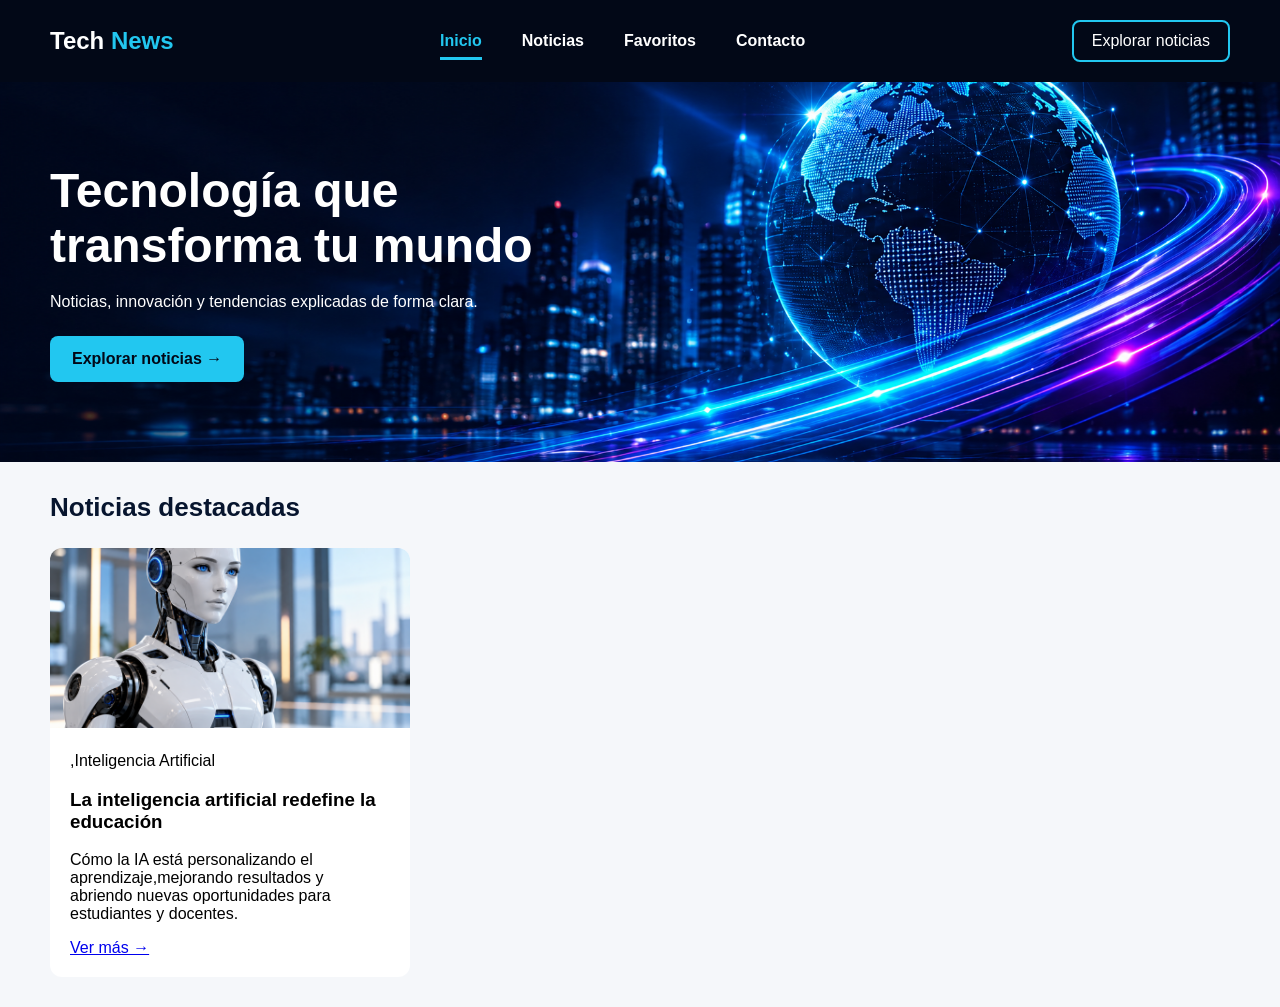
==== index.html @ 85b0d4f7 "Home page nueva" ====
<!DOCTYPE html>
<html lang="es">
<head>
    <meta charset="UTF-8">
    <meta name="viewport" content="width=device-width, initial-scale=1.0">
    <title>TechNews</title>
    <link rel="stylesheet" href="/CSS/styles.css">
</head>
<body>
    <header class="header">
        <div class="logo">
            Tech <span>News</span>
        </div>

        <nav>
            <ul>
                <li> <a href="#" class="active">Inicio</a> </li>
                <li> <a href="#">Noticias</a></li>
                <li> <a href="#">Favoritos</a></li>
                <li> <a href="#">Contacto</a> </li>
            </ul>
        </nav>

        <a href="#" class="explore-button">Explorar noticias</a>
    </header>

    <main>

            <section class="hero">

                <div class="hero-content">
                    <h1>Tecnología que transforma tu mundo</h1>
                    <p>Noticias, innovación y tendencias explicadas de forma clara.</p>
                    <a href="#" class="hero-button">Explorar noticias →</a>

                </div>

                
            </section>

            <section class="featured-news">
                <h2>Noticias destacadas</h2>

                <div class="news-container">

                    <article class="news-card">
                        
                        <img src="/img/IAimage.png" alt="Imagen de noticia 1">

                        <div class="news-content">
                           ,<span class="category">Inteligencia Artificial</span>
                           <h3> 
                            La inteligencia artificial redefine la educación
                           </h3>
                           <p>
                             Cómo la IA está personalizando el aprendizaje,mejorando resultados y abriendo nuevas oportunidades para estudiantes y docentes.
                           </p>
                           <a href="#" class="read-more">Ver más → </a>
                        </div>

                    </article>
                </div>
            </section>

            <section class="suscription">

            </section>
    </main>

    <footer>

    </footer>
</body>
</html>
---- CSS/styles.css ----
*{
    box-sizing: border-box;
}

body{
    margin: 0;
    font-family: Arial, sans-serif;
}
/* Header Styles */
.header{
    background-color: #020817;
    display: flex;
    justify-content: space-between;
    align-items: center;
    padding: 20px 50px;
}

/* Logo Styles */
.logo span{
    color: #22c7f0;
}

.logo{
    color: #fff;
    font-size: 24px;
    font-weight: bold;
}

/* Navigation Styles */
nav ul{
    display: flex;
    list-style: none;
    gap: 40px;

    margin: 0;
    padding: 0;
}

nav a{
    text-decoration: none;
    color: #fff;
    font-weight: bold;
    transition: color 0.3s ease;
}

nav a:hover{
    color: #22c7f0;
}

nav a.active{
    color: #22c7f0;
    border-bottom: 3px solid #22c7f0;
    padding-bottom: 8px;
}

/* explore-button Styles */
.explore-button{
    color: white;
    text-decoration: none;
    border: 2px solid #22c7f0;
    border-radius: 8px;
    padding: 10px 18px;
    transition: background-color 0.3s;
}

.explore-button:hover{
    background-color: #22c7f0;
    color: #020817;
}

/* Main Section Styles */
.hero{
    background: url('../img/Background-hero.png');
    background-size: cover;
    background-position: center;
    min-height: 380px;
    display: flex;
    align-items: center;
    padding: 50px;
}

.hero-content{
    max-width: 550px;
}

/* hero title */
.hero h1{
    color: #fff;
    font-size: 48px;
    margin:0 0 20px 0;
}

/* hero description */
.hero p{
    color: #fff;
    font-size: 16px;
    margin-bottom: 25px;
}

/* hero button */
.hero-button{
    display: inline-block;
    background-color: #22c7f0;
    color: #020817;
    text-decoration: none;
    font-weight: bold;
    padding: 14px 22px;
    border-radius: 8px;
    transition: transform 0.3s;
}

.hero-button:hover{
    transform: translateY(-2px);
}

/* News */

.featured-news{
    padding: 30px 50px;
    background-color: #f5f7fa;
}

.featured-news h2{
    color : #07152e;
    font-size: 26px;
    margin: 0 0 25px 0;
}

.news-card{
    background-color:#fff;
    border-radius: 12px;
    overflow: hidden;
    max-width: 360px;
}

.news-card img {
    width: 100%;
    height: 180px;
    object-fit: cover;
}

.news-content{
    padding: 20px;
}
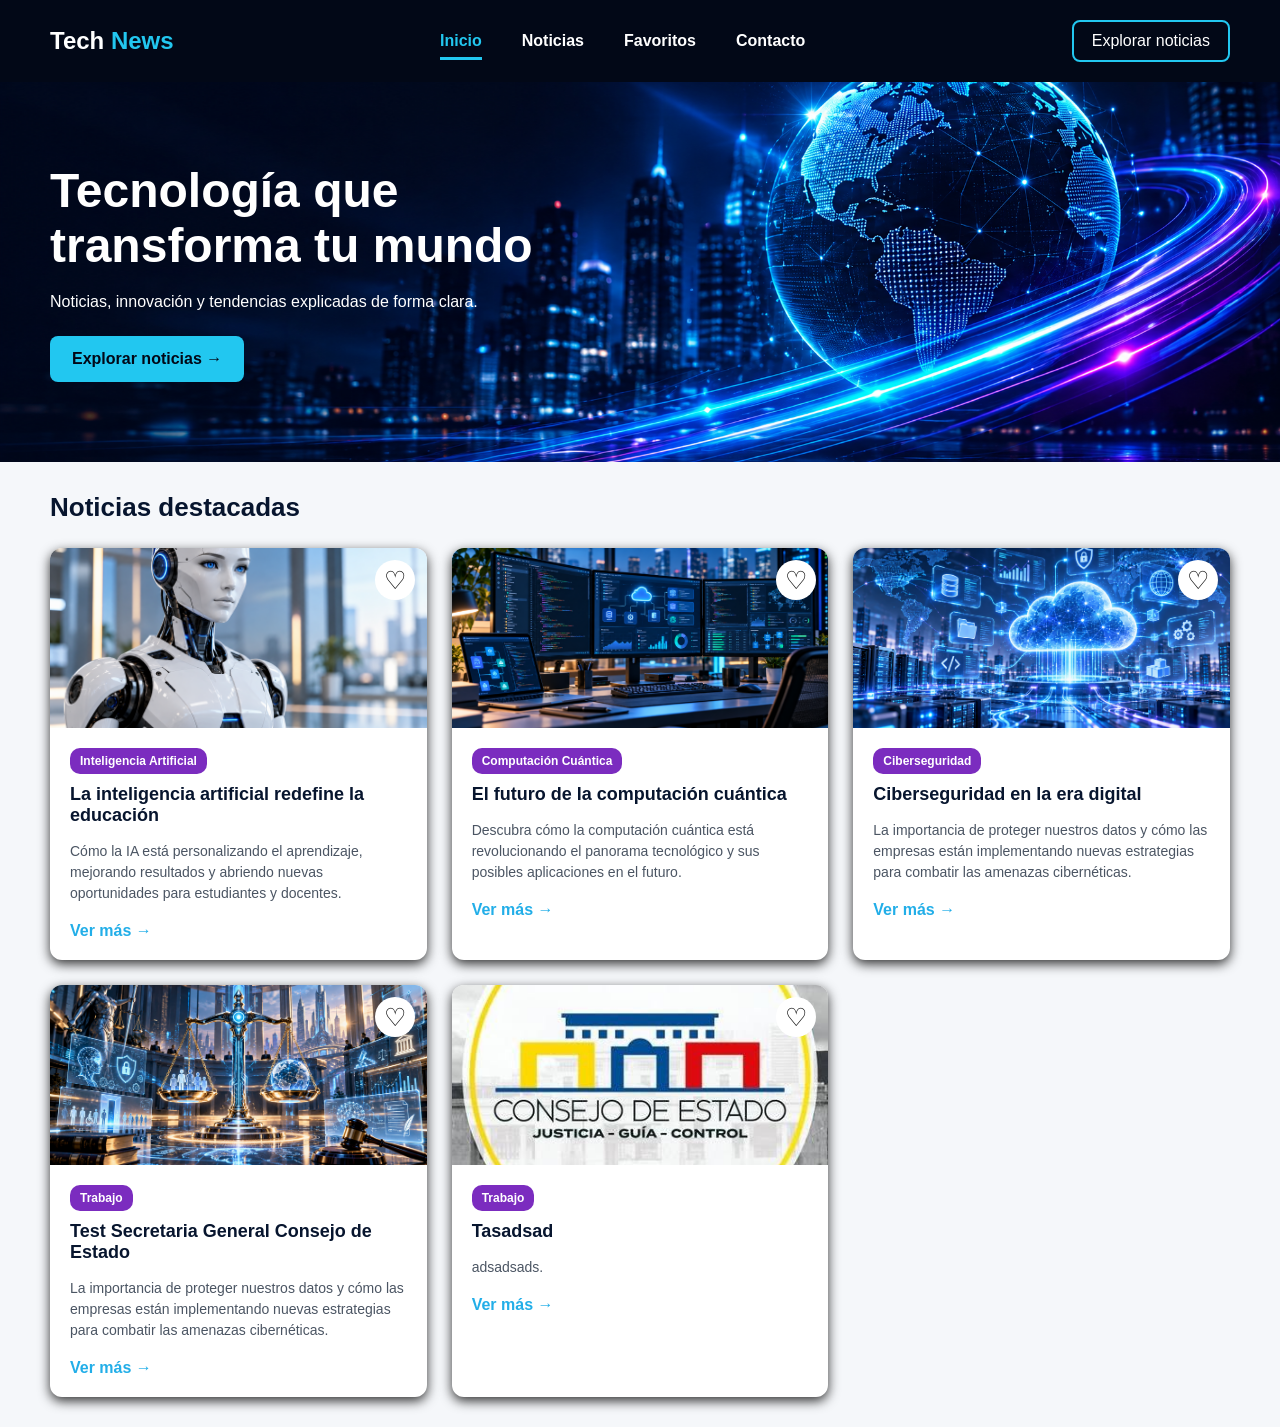
==== commit 5137f3c8: "Actualización Homepage y funcionalidad con JS y JSON" ====
--- a/index.html
+++ b/index.html
@@ -5,6 +5,7 @@
     <meta name="viewport" content="width=device-width, initial-scale=1.0">
     <title>TechNews</title>
     <link rel="stylesheet" href="/CSS/styles.css">
+    <script src="/JS/app.js" defer></script>
 </head>
 <body>
     <header class="header">
@@ -41,24 +42,8 @@
             <section class="featured-news">
                 <h2>Noticias destacadas</h2>
 
-                <div class="news-container">
-
-                    <article class="news-card">
-                        
-                        <img src="/img/IAimage.png" alt="Imagen de noticia 1">
-
-                        <div class="news-content">
-                           ,<span class="category">Inteligencia Artificial</span>
-                           <h3> 
-                            La inteligencia artificial redefine la educación
-                           </h3>
-                           <p>
-                             Cómo la IA está personalizando el aprendizaje,mejorando resultados y abriendo nuevas oportunidades para estudiantes y docentes.
-                           </p>
-                           <a href="#" class="read-more">Ver más → </a>
-                        </div>
-
-                    </article>
+                <div class="news-container" id="news-container">
+                    
                 </div>
             </section>
 
--- a/CSS/styles.css
+++ b/CSS/styles.css
@@ -130,16 +130,75 @@
     background-color:#fff;
     border-radius: 12px;
     overflow: hidden;
-    max-width: 360px;
+    box-shadow: 0 4px 12px rgba(0, 0, 0, 0.8);
 }
 
 .news-card img {
     width: 100%;
     height: 180px;
     object-fit: cover;
+    display: block;
 }
 
 .news-content{
     padding: 20px;
 }
 
+/*category styles*/
+.category{
+    display:inline-block;
+    background-color: #7b2cbf;
+    color: #fff;
+    font-size: 12px;
+    font-weight: bold;
+    padding: 6px 10px;
+    border-radius: 10px;
+}
+
+.news-content h3{
+    color: #07152e;
+    font-size: 18px;
+    margin: 10px 0 15px 0;
+}
+
+.news-content p{
+    color: #4b5563;
+    font-size: 14px;
+    line-height: 1.5;
+    margin: 0 0 18px 0;
+}
+
+.read-more{
+    color: #22aee8;
+    text-decoration: none;
+    font-weight: bold;
+}
+
+.read-more:hover{
+    text-decoration: underline;
+}
+
+/* Favorite Button Styles */
+.news-image {
+    position: relative;
+}
+
+.favorite-button {
+    position: absolute;
+    top: 12px;
+    right: 12px;
+    width: 40px;
+    height: 40px;
+    border: none;
+    border-radius: 50%;
+    background-color: white;
+    font-size: 25px;
+    cursor: pointer;
+}
+
+/* container Styles */
+.news-container{
+    display:grid;
+    grid-template-columns:repeat(3, 1fr);
+    gap: 25px;
+}
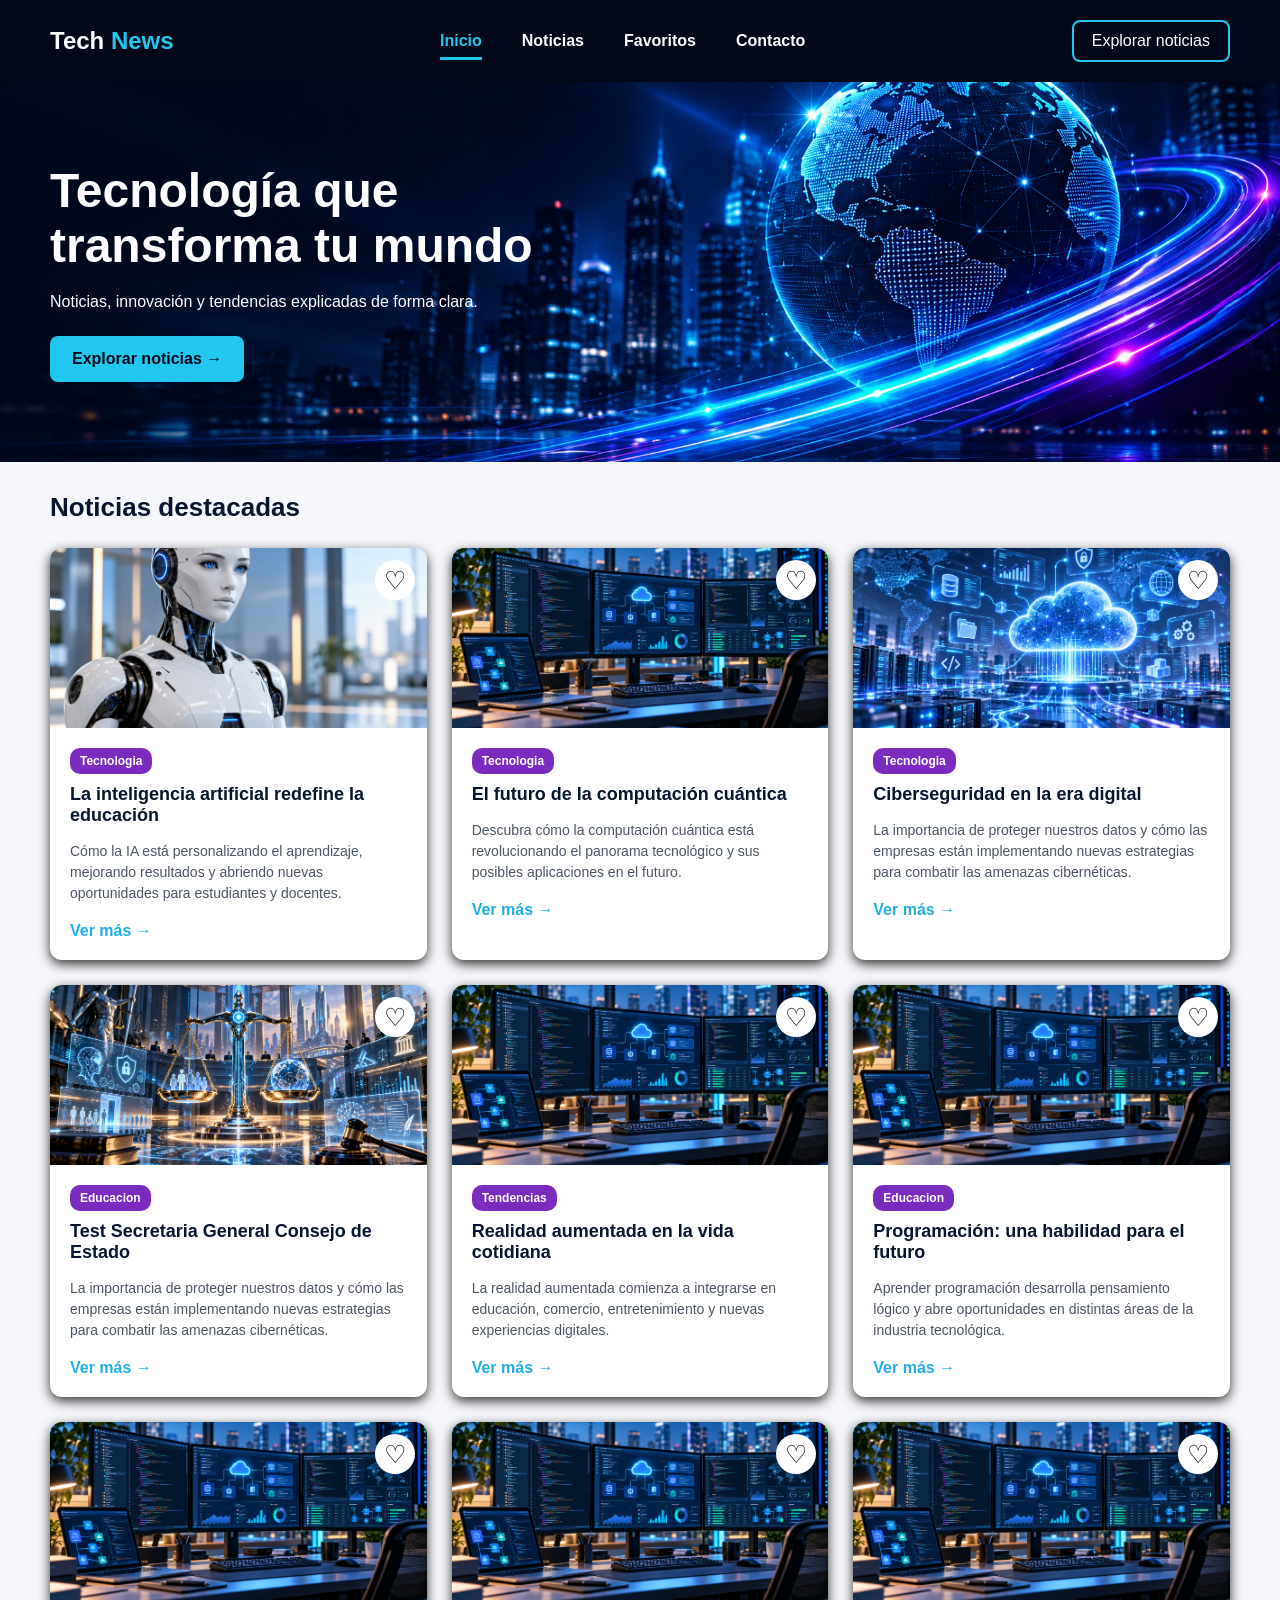
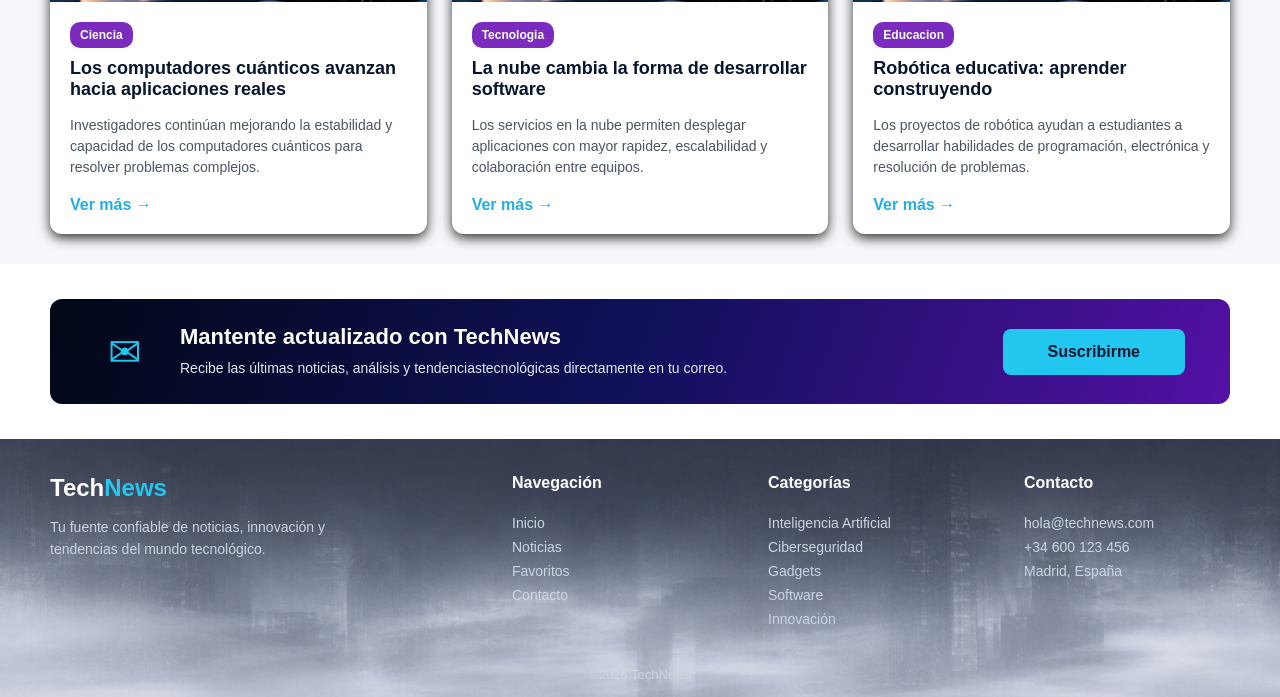
==== commit 6dcca7f5: "Finalizaci[on Home Page y pagina de Todas las noticias" ====
--- a/index.html
+++ b/index.html
@@ -16,7 +16,7 @@
         <nav>
             <ul>
                 <li> <a href="#" class="active">Inicio</a> </li>
-                <li> <a href="#">Noticias</a></li>
+                <li> <a href="noticias.html">Noticias</a></li>
                 <li> <a href="#">Favoritos</a></li>
                 <li> <a href="#">Contacto</a> </li>
             </ul>
@@ -47,12 +47,71 @@
                 </div>
             </section>
 
-            <section class="suscription">
+            <section class="newsletter">
+                <div class="newsletter-content">
+                    
+                    <div class="newsletter-icon">
+                        ✉
+                    </div>
 
+                    <div class="newsletter-text">
+                        <h2>Mantente actualizado con TechNews</h2>
+                        <p>Recibe las últimas noticias, análisis y tendenciastecnológicas directamente en tu correo.</p>
+                    </div>
+                </div>
+                 <a href="#" class="newsletter-button">Suscribirme</a>
             </section>
     </main>
 
-    <footer>
+    <footer class="footer">
+        <div class="footer-content">
+            <div class="footer-brand">
+                <div class="footer-logo">
+                    Tech<span>News</span>
+                </div>
+                <p >
+                Tu fuente confiable de noticias, innovación y tendencias del mundo tecnológico.
+                </p>
+            </div>
+
+            <div class="footer-column">
+
+                <h3>Navegación</h3>
+
+
+                <a href="index.html">Inicio</a>
+                <a href="noticias.html">Noticias</a>
+                <a href="#">Favoritos</a>
+                <a href="#">Contacto</a>
+
+            </div>
+
+            <div class="footer-column">
+
+                <h3>Categorías</h3>
+
+                <a href="#">Inteligencia Artificial</a>
+                <a href="#">Ciberseguridad</a>
+                <a href="#">Gadgets</a>
+                <a href="#">Software</a>
+                <a href="#">Innovación</a>
+
+            </div>
+
+            <div class="footer-column">
+
+                <h3>Contacto</h3>
+
+                <p>hola@technews.com</p>
+                <p>+34 600 123 456</p>
+                <p>Madrid, España</p>
+
+            </div>
+        </div>
+
+        <div class="footer-bottom">
+            ©2026 TechNews
+        </div>
 
     </footer>
 </body>
--- a/CSS/styles.css
+++ b/CSS/styles.css
@@ -153,6 +153,7 @@
     font-weight: bold;
     padding: 6px 10px;
     border-radius: 10px;
+    text-align: center;
 }
 
 .news-content h3{
@@ -201,4 +202,306 @@
     display:grid;
     grid-template-columns:repeat(3, 1fr);
     gap: 25px;
+}
+
+/* newsletter Styles */
+.newsletter{
+    margin: 35px 50px;
+    padding: 25px 45px;
+    background: linear-gradient(
+        110deg,
+        #020817,
+        #10105a,
+        #5410a6
+    );
+
+    border-radius: 12px;
+    display:flex;
+    align-items: center;
+    justify-content: space-between;
+    gap: 30 px;
+}
+
+.newsletter-content{
+    display: flex ;
+    align-items: center;
+    gap: 25px;
+}
+
+.newsletter-icon{
+    color: #22c7f0;
+    font-size: 40px;
+    min-width: 60px;
+    text-align: center;
+}
+
+.newsletter-text h2{
+    color: white;
+    font-size: 22px;
+    margin: 0 0 8px 0;
+}
+
+.newsletter-text p {
+    color: #e2e8f0;
+    font-size: 14px;
+    margin: 0;
+    line-height: 1.5;
+}
+
+.newsletter-button{
+    background-color: #22c7f0;
+    color: #07152e;
+    text-decoration: none;
+    font-weight: bold;
+    padding: 14px 45px;
+    border-radius: 8px;
+    white-space: nowrap;
+}
+
+.newsletter-button:hover {
+    transform: translateY(-2px);
+}
+
+.footer{
+    background-image: url("../img/Backgroundfooter.png");
+    background-size: cover;
+    background-position: center;
+    color: white;
+    padding: 35px 50px 15px;
+}
+
+.footer-content{
+    display: grid;
+    grid-template-columns: 2fr 1fr 1fr 1fr;
+    gap: 50px;
+}
+
+.footer-logo{
+    color: white;
+    font-size: 24px;
+    font-weight: bold;
+    margin-bottom: 12px;
+}
+
+.footer-logo span{
+    color: #22c7f0;
+}
+
+.footer-brand p {
+    color: #cbd5e1;
+    font-size: 14px;
+    line-height: 1.6;
+    max-width: 300px;
+}
+
+.footer-column h3 {
+    font-size: 16px;
+    margin: 0 0 15px 0;
+}
+
+.footer-column{
+    display: flex;
+    flex-direction: column;
+    gap: 8px;
+}
+
+.footer-column a {
+    color: #cbd5e1;
+    text-decoration: none;
+    font-size: 14px;
+}
+
+.footer-column a:hover{
+    color: #22c7f0;
+}
+
+.footer-column p {
+    color: #cbd5e1;
+    font-size: 14px;
+    margin: 0;
+}
+
+.footer-bottom {
+    text-align: center;
+    margin-top: 25px;
+    padding-top: 15px;
+    font-size: 13px;
+    color: #cbd5e1;
+}
+
+
+
+/*estilos Todas las noticias*/
+
+
+/*Todas las noticias banner*/
+
+.news-hero {
+    background-color: #020817;
+    min-height: 165px;
+    padding: 35px 45px;
+    display: flex;
+    flex-direction: column;
+    justify-content: center;
+}
+
+.news-hero h1 {
+    color: white;
+    font-size: 48px;
+    margin: 0 0 10px 0;
+}
+
+.news-hero p {
+    color: white;
+    font-size: 16px;
+    margin: 0;
+}
+
+.all-news {
+    padding: 25px 45px 40px;
+    background-color: #fff;
+}
+
+.news-tools {
+    display: flex;
+    align-items: center;
+    justify-content: space-between;
+    gap: 30px;
+    margin-bottom: 25px;
+}
+
+.search-box {
+    display: flex;
+    flex: 1;
+    max-width: 520px;
+}
+
+.search-box input {
+    flex: 1;
+    padding: 12px 15px;
+    border: 1px solid #e5e7eb;
+    border-radius: 8px 0 0 8px;
+    font-size: 14px;
+    outline: none;
+}
+
+.search-box button {
+    width: 65px;
+    border: none;
+    background-color: #22c7f0;
+    color: white;
+    border-radius: 0 8px 8px 0;
+    cursor: pointer;
+}
+
+.category-filters{
+    display: flex;
+    gap: 10px;
+}
+
+.filter-button{
+    border: none;
+    background-color: #f8fafc;
+    color: #64748b;
+    padding: 10px 16px;
+    border-radius: 20px;
+    cursor: pointer;
+}
+
+.filter-button.active {
+    background-color: #22c7f0;
+    color: white;
+}
+.all-news-card{
+    background-color: white;
+    border: 1px solid #e5e7eb;
+    border-radius: 12px;
+    overflow:hidden;
+    box-shadow: 0 4px 10px rgba(0, 0, 0, 0.05);
+}
+
+.all-news-image img {
+    display: block;
+    width: 100%;
+    height: 180px;
+    object-fit: cover;
+}
+
+.all-news-container {
+    display: grid;
+    grid-template-columns: repeat(4, 1fr);
+    gap: 25px;
+}
+
+
+.news-meta {
+    display: flex;
+    justify-content: space-between;
+    align-items: center;
+    gap: 10px;
+}
+
+.news-date {
+    color: #64748b;
+    font-size: 12px;
+}
+
+.all-news-content {
+    padding: 15px;
+}
+
+.all-news-content h3 {
+    color: #07152e;
+    font-size: 18px;
+    margin: 14px 0 10px;
+}
+
+.all-news-content p {
+    color: #475569;
+    font-size: 13px;
+    line-height: 1.5;
+    margin: 0 0 20px;
+}
+
+.news-card-footer {
+    display: flex;
+    justify-content: space-between;
+    align-items:center;
+}
+
+.read-more{
+    color: #22aee8;
+    text-decoration: none;
+    font-weight: bold;
+}
+
+.list-favorite {
+    position: static;
+    width: auto;
+    height: auto;
+    background: none;
+    font-size: 24px;
+    padding: 0;
+}
+
+.pagination {
+    display: flex;
+    justify-content: center;
+    gap: 8px;
+    margin-top: 35px;
+}
+
+.pagination button {
+    width: 36px;
+    height: 36px;
+    border: 1px solid #e5e7eb;
+    background-color: white;
+    border-radius: 6px;
+    cursor: pointer;
+}
+
+.pagination button.active {
+    background-color: #22c7f0;
+    color: white;
+    border-color: #22c7f0;
 }
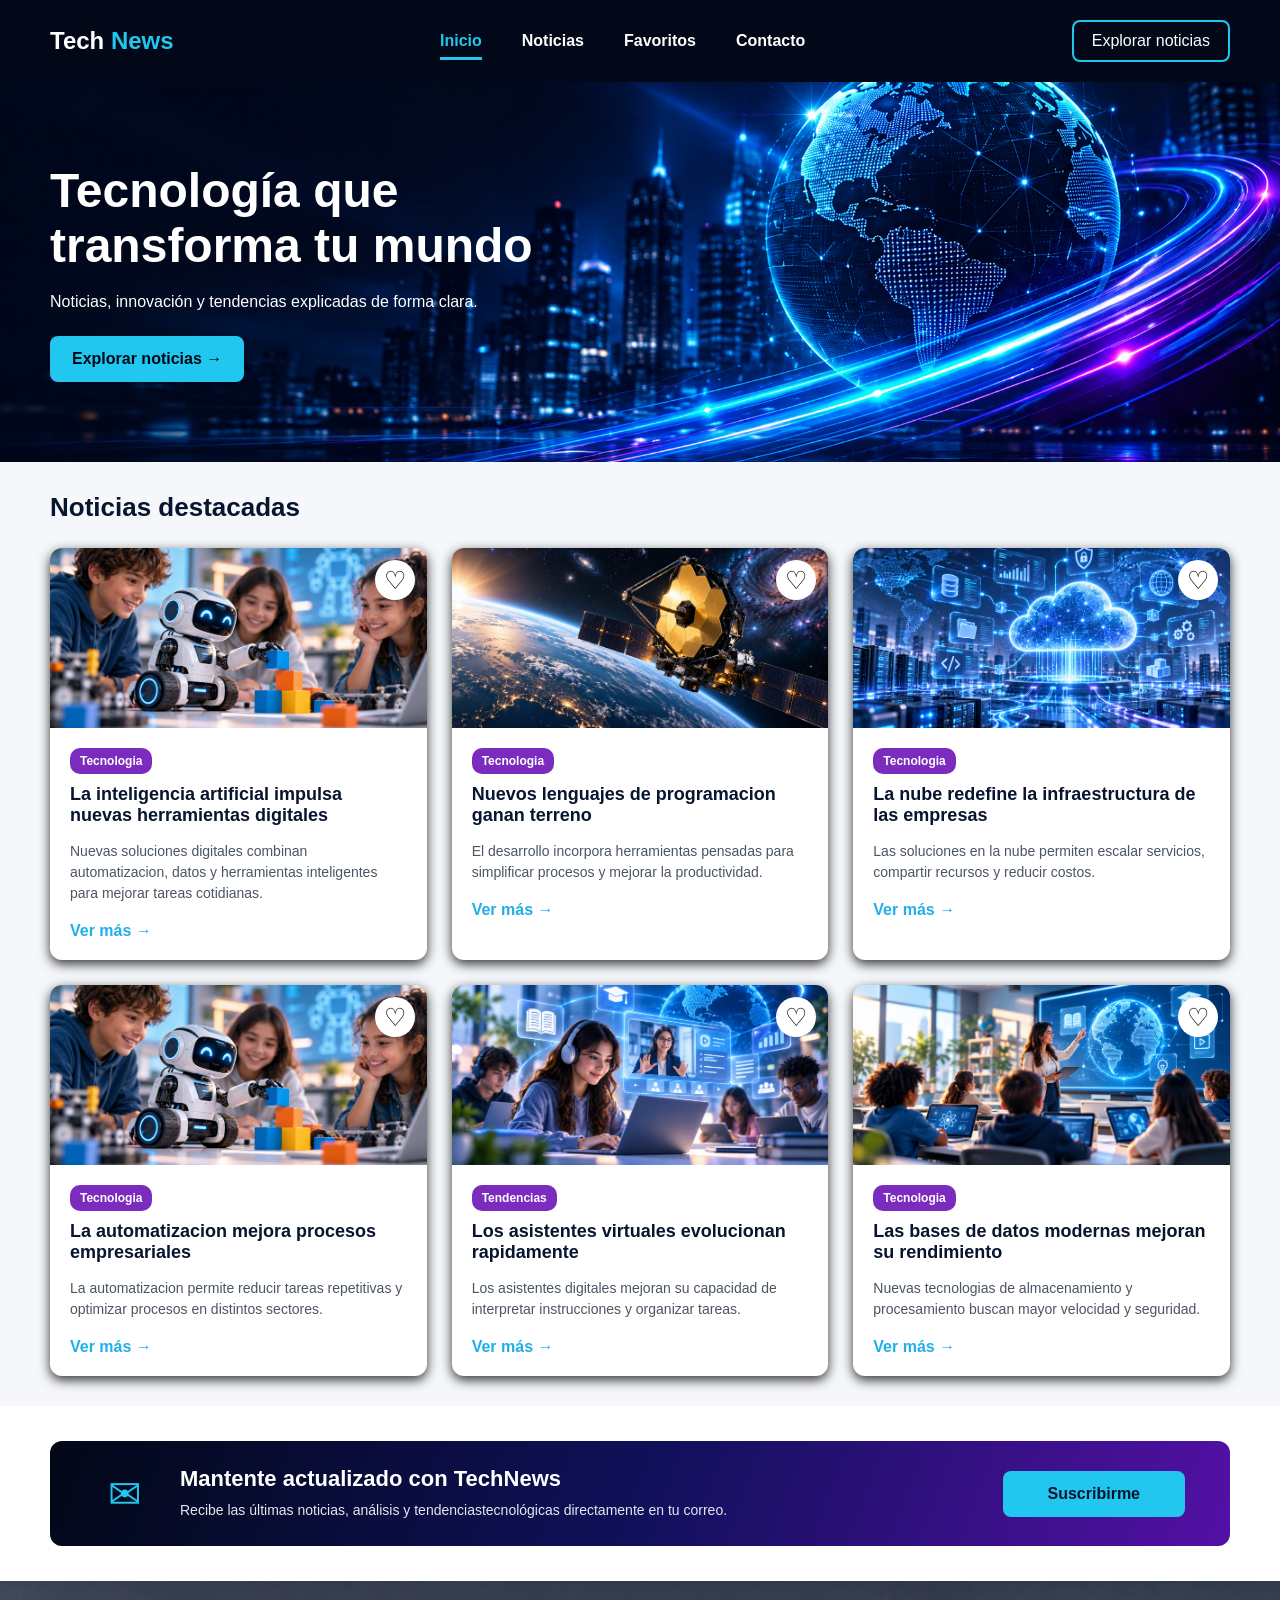
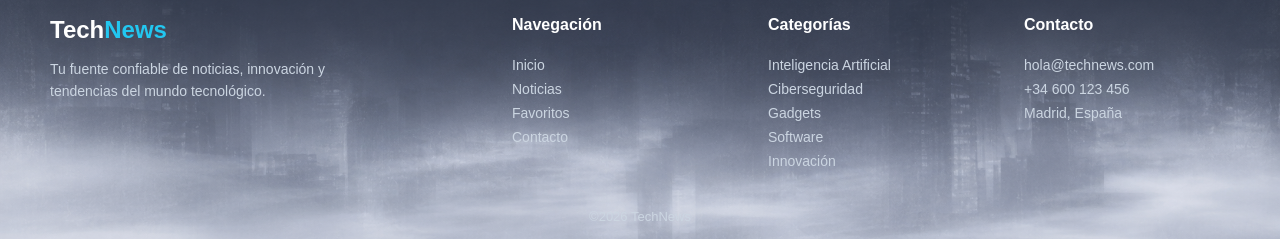
==== commit 942af518: "se ha finalizado y ajustado el formulario de contacto con restricciones para los diferentes tipops d" ====
--- a/index.html
+++ b/index.html
@@ -17,8 +17,8 @@
             <ul>
                 <li> <a href="#" class="active">Inicio</a> </li>
                 <li> <a href="noticias.html">Noticias</a></li>
-                <li> <a href="#">Favoritos</a></li>
-                <li> <a href="#">Contacto</a> </li>
+                <li> <a href="favoritos.html">Favoritos</a></li>
+                <li> <a href="contacto.html">Contacto</a> </li>
             </ul>
         </nav>
 
--- a/CSS/styles.css
+++ b/CSS/styles.css
@@ -3,10 +3,18 @@
 }
 
 body{
+    min-height: 100vh;
+    display: flex;
+    flex-direction: column;
     margin: 0;
     font-family: Arial, sans-serif;
-}
-/* Header Styles */
+
+}
+
+main {
+    flex: 1;
+}
+/* Header estilo */
 .header{
     background-color: #020817;
     display: flex;
@@ -15,7 +23,7 @@
     padding: 20px 50px;
 }
 
-/* Logo Styles */
+/* Logo estilo */
 .logo span{
     color: #22c7f0;
 }
@@ -26,7 +34,7 @@
     font-weight: bold;
 }
 
-/* Navigation Styles */
+/* Navigation estilos */
 nav ul{
     display: flex;
     list-style: none;
@@ -68,7 +76,7 @@
     color: #020817;
 }
 
-/* Main Section Styles */
+/* Main Section estilos*/
 .hero{
     background: url('../img/Background-hero.png');
     background-size: cover;
@@ -83,21 +91,21 @@
     max-width: 550px;
 }
 
-/* hero title */
+/* hero titulo */
 .hero h1{
     color: #fff;
     font-size: 48px;
     margin:0 0 20px 0;
 }
 
-/* hero description */
+/* hero descripcion */
 .hero p{
     color: #fff;
     font-size: 16px;
     margin-bottom: 25px;
 }
 
-/* hero button */
+/* boton hero */
 .hero-button{
     display: inline-block;
     background-color: #22c7f0;
@@ -144,7 +152,7 @@
     padding: 20px;
 }
 
-/*category styles*/
+/*categoria estilos*/
 .category{
     display:inline-block;
     background-color: #7b2cbf;
@@ -179,7 +187,7 @@
     text-decoration: underline;
 }
 
-/* Favorite Button Styles */
+/* boton favoritos estilo*/
 .news-image {
     position: relative;
 }
@@ -197,14 +205,13 @@
     cursor: pointer;
 }
 
-/* container Styles */
 .news-container{
     display:grid;
     grid-template-columns:repeat(3, 1fr);
     gap: 25px;
 }
 
-/* newsletter Styles */
+/* newsletter estilos */
 .newsletter{
     margin: 35px 50px;
     padding: 25px 45px;
@@ -329,12 +336,7 @@
     color: #cbd5e1;
 }
 
-
-
-/*estilos Todas las noticias*/
-
-
-/*Todas las noticias banner*/
+/*Todas las noticias estilos*/
 
 .news-hero {
     background-color: #020817;
@@ -504,4 +506,331 @@
     background-color: #22c7f0;
     color: white;
     border-color: #22c7f0;
+}
+
+.footer-simple{
+    background-color: #07152e;
+    color: white;
+    text-align: center;
+    padding: 18px 20px;
+}
+
+.footer-simple p{
+    margin: 0;
+    font-size: 14px;
+}
+
+/*detalle noticia*/
+.detail-page{
+    background-color: white;
+}
+
+.detail-layout {
+    display: grid;
+    grid-template-columns: 2fr 0.8fr;
+    gap: 40px;
+    padding: 45px 50px;
+    max-width: 1400px;
+    margin: 0 auto;
+}
+
+.article-detail {
+    min-width: 0;
+}
+
+.breadcrumb {
+    color: #64748b;
+    font-size: 13px;
+    margin: 0 0 8px 0;
+}
+
+.detail-category{
+    display: inline-block;
+    color: #22bfe8;
+    font-size: 13px;
+    font-weight: bold;
+    margin-bottom: 10px;
+}
+
+.article-detail h1{
+    color: #07152e;
+    font-size: 46px;
+    line-height: 1.05;
+    margin: 5px 0 14px 0;
+}
+
+.article-meta {
+    display: flex;
+    align-items: center;
+    gap: 8px;
+    color: #64748b;
+    font-size: 13px;
+    margin-bottom: 18px;
+}
+
+.detail-main-image {
+    display: block;
+    width: 100%;
+    height: 360px;
+    object-fit: cover;
+    border-radius: 10px;
+    margin-bottom: 20px;
+}
+
+.article-detail p {
+    color: #1e293b;
+    font-size: 15px;
+    line-height: 1.6;
+}
+
+.article-detail h2 {
+    color: #07152e;
+    font-size: 20px;
+    margin: 18px 0 6px;
+}
+
+.detail-sidebar {
+    min-width: 0;
+}
+
+.article-actions {
+    display: flex;
+    flex-direction: column;
+    margin-bottom: 25px;
+    border: 1px solid #e5e7eb;
+    border-radius: 8px;
+    overflow: hidden;
+}
+
+.article-actions button {
+    display: flex;
+    justify-content: space-between;
+    align-items: center;
+    background-color: white;
+    border: none;
+    border-bottom: 1px solid #e5e7eb;
+    padding: 18px 15px;
+    font-size: 14px;
+    font-weight: bold;
+    color: #07152e;
+    cursor: pointer;
+}
+
+.article-actions button:last-child {
+    border-bottom: none;
+}
+
+.article-actions button:hover {
+    background-color: #f8fafc;
+    color: #22bfe8;
+}
+
+.related-news h2 {
+    color: #07152e;
+    font-size: 20px;
+    margin: 0 0 15px 0;
+}
+
+/*Contacto estilos*/
+
+.contact-page {
+    background-color: #f7f8fc;
+    padding: 45px 50px;
+}
+
+.contact-intro {
+    text-align: center;
+    margin-bottom: 40px;
+}
+
+.contact-intro h1 {
+    color: #07152e;
+    font-size: 48px;
+    margin: 0 0 15px;
+}
+
+.contact-intro p {
+    color: #6b7280;
+    font-size: 18px;
+    line-height: 1.5;
+    margin: 0;
+}
+
+.contact-layout {
+    display: grid;
+    grid-template-columns: 1.5fr 1fr;
+    gap: 25px;
+    max-width: 1200px;
+    margin: 0 auto;
+}
+
+.contact-form-card {
+    background-color: white;
+    border-radius: 10px;
+    padding: 28px;
+    box-shadow: 0 3px 12px rgba(0, 0, 0, 0.06);
+}
+
+.contact-form-card h2 {
+    color: #07152e;
+    font-size: 22px;
+    margin: 0 0 25px;
+}
+
+.form-group {
+    display: flex;
+    flex-direction: column;
+    margin-bottom: 16px;
+}
+
+.form-group label {
+    color: #07152e;
+    font-size: 14px;
+    font-weight: bold;
+    margin-bottom: 7px;
+}
+
+.form-group textarea {
+    min-height:  120px;
+    resize: vertical;
+}
+
+.form-group input, .form-group textarea {
+    width: 100%;
+    padding: 12px 14px;
+    border: 1px solid#e5e7eb;
+    border-radius: 7px;
+    font-family: inherit;
+    font-size: 14px;
+    outline: none;
+}
+
+.form-group input:focus, .form-group textarea:focus {
+    border-color: #07152e;
+}
+
+.error-message {
+    color: #dc2626;
+    font-size: 12px;
+    margin: 5px 0 0;
+}
+
+.form-check {
+    display: flex;
+    align-items: center;
+    gap: 8px;
+    margin: 15px 0 20px;
+    font-weight: bold;
+}
+
+.form-check label {
+    color: #07152e;
+    font-size: 13px;
+}
+
+.contact-submit {
+    width: 100%;
+    border: none;
+    background-color: #22c7f0;
+    color: white;
+    padding: 14px;
+    border-radius: 7px;
+    font-size: 14px;
+    font-weight: bold;
+    cursor: pointer;
+}
+
+.contact-info {
+    background-color: #020817;
+    color: white;
+    border-radius: 10px;
+    padding: 40px 35px;
+}
+
+.contact-info h2 {
+    font-size: 22px;
+    margin: 0 0 45px;
+}
+
+.contact-info h2::after {
+    content: "";
+    display: block;
+    width: 50px;
+    height: 3px;
+    background-color: #22c7f0;
+    margin-top: 14px;
+}
+
+.contact-info-item {
+    margin-bottom: 55px;
+}
+
+.contact-info-item h3 {
+    font-size: 16px;
+    margin: 0 0 12px;
+}
+
+.contact-info-item p {
+    color: #e2e8f0;
+    line-height: 1.7;
+    margin: 0;
+}
+
+.success-message {
+    color: #22a447;
+    text-align: center;
+    font-size: 18px;
+    font-weight: bold;
+    margin: 40px 0 0;
+}
+
+.contact-footer {
+    background-image: 
+        linear-gradient(
+            rgba(7, 21, 46, 0.75),
+            rgba(7, 21, 46, 0.75)
+        ),
+
+        url("../img/Backgroundfooter.png");
+    background-size: cover;
+    background-position: center;
+    color: white;
+    text-align: center;
+    padding: 30px 20px;
+}
+
+.contact-footer p {
+    margin: 0;
+    font-size: 14px;
+}
+
+.favorites-empty {
+    text-align: center;
+    color: #07152e;
+    padding: 200px 20px;
+}
+
+.favorites-empty h2 {
+    font-size: 20px;
+    margin: 0 0 10px;
+}
+
+.favorites-empty p {
+    color: #64748b;
+    margin: 0 0 25px;
+}
+
+.explore-button-favorite{
+    background-color: #020817;
+     color: white;
+    text-decoration: none;
+    border: 2px solid #22c7f0;
+    border-radius: 8px;
+    padding: 10px 18px;
+    transition: background-color 0.3s;
+}
+
+.explore-button-favorite:hover{
+    background-color: #22c7f0;
+    color: #020817;
 }
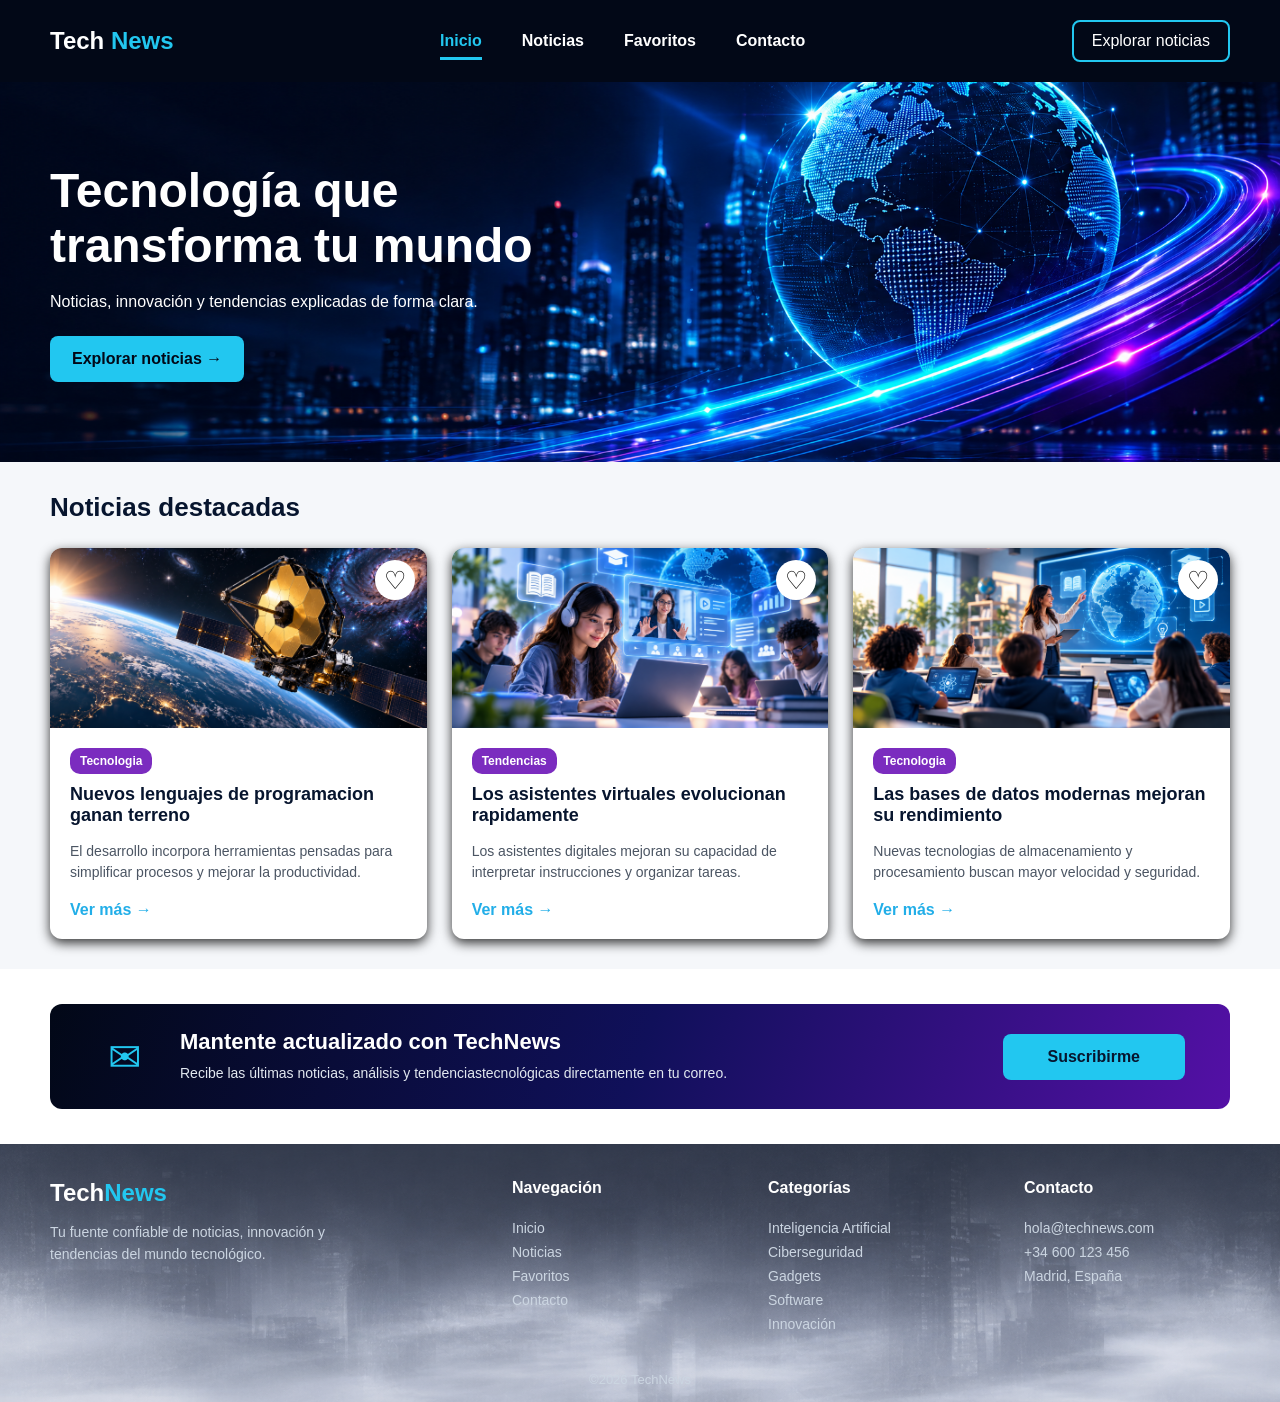
==== commit 68aa58de: "Se modifica la propiedad destacada a false de 3 elementos en el archivo.JSON, se modificaron los hre" ====
--- a/index.html
+++ b/index.html
@@ -22,7 +22,7 @@
             </ul>
         </nav>
 
-        <a href="#" class="explore-button">Explorar noticias</a>
+        <a href="noticias.html" class="explore-button">Explorar noticias</a>
     </header>
 
     <main>
@@ -32,7 +32,7 @@
                 <div class="hero-content">
                     <h1>Tecnología que transforma tu mundo</h1>
                     <p>Noticias, innovación y tendencias explicadas de forma clara.</p>
-                    <a href="#" class="hero-button">Explorar noticias →</a>
+                    <a href="noticias.html" class="hero-button">Explorar noticias →</a>
 
                 </div>
 
@@ -81,8 +81,8 @@
 
                 <a href="index.html">Inicio</a>
                 <a href="noticias.html">Noticias</a>
-                <a href="#">Favoritos</a>
-                <a href="#">Contacto</a>
+                <a href="favoritos.html">Favoritos</a>
+                <a href="contacto.html">Contacto</a>
 
             </div>
 
--- a/CSS/styles.css
+++ b/CSS/styles.css
@@ -8,7 +8,6 @@
     flex-direction: column;
     margin: 0;
     font-family: Arial, sans-serif;
-
 }
 
 main {
@@ -425,13 +424,13 @@
 .all-news-image img {
     display: block;
     width: 100%;
-    height: 180px;
+    height: 250px;
     object-fit: cover;
 }
 
 .all-news-container {
     display: grid;
-    grid-template-columns: repeat(4, 1fr);
+    grid-template-columns: repeat(3, 1fr);
     gap: 25px;
 }
 
